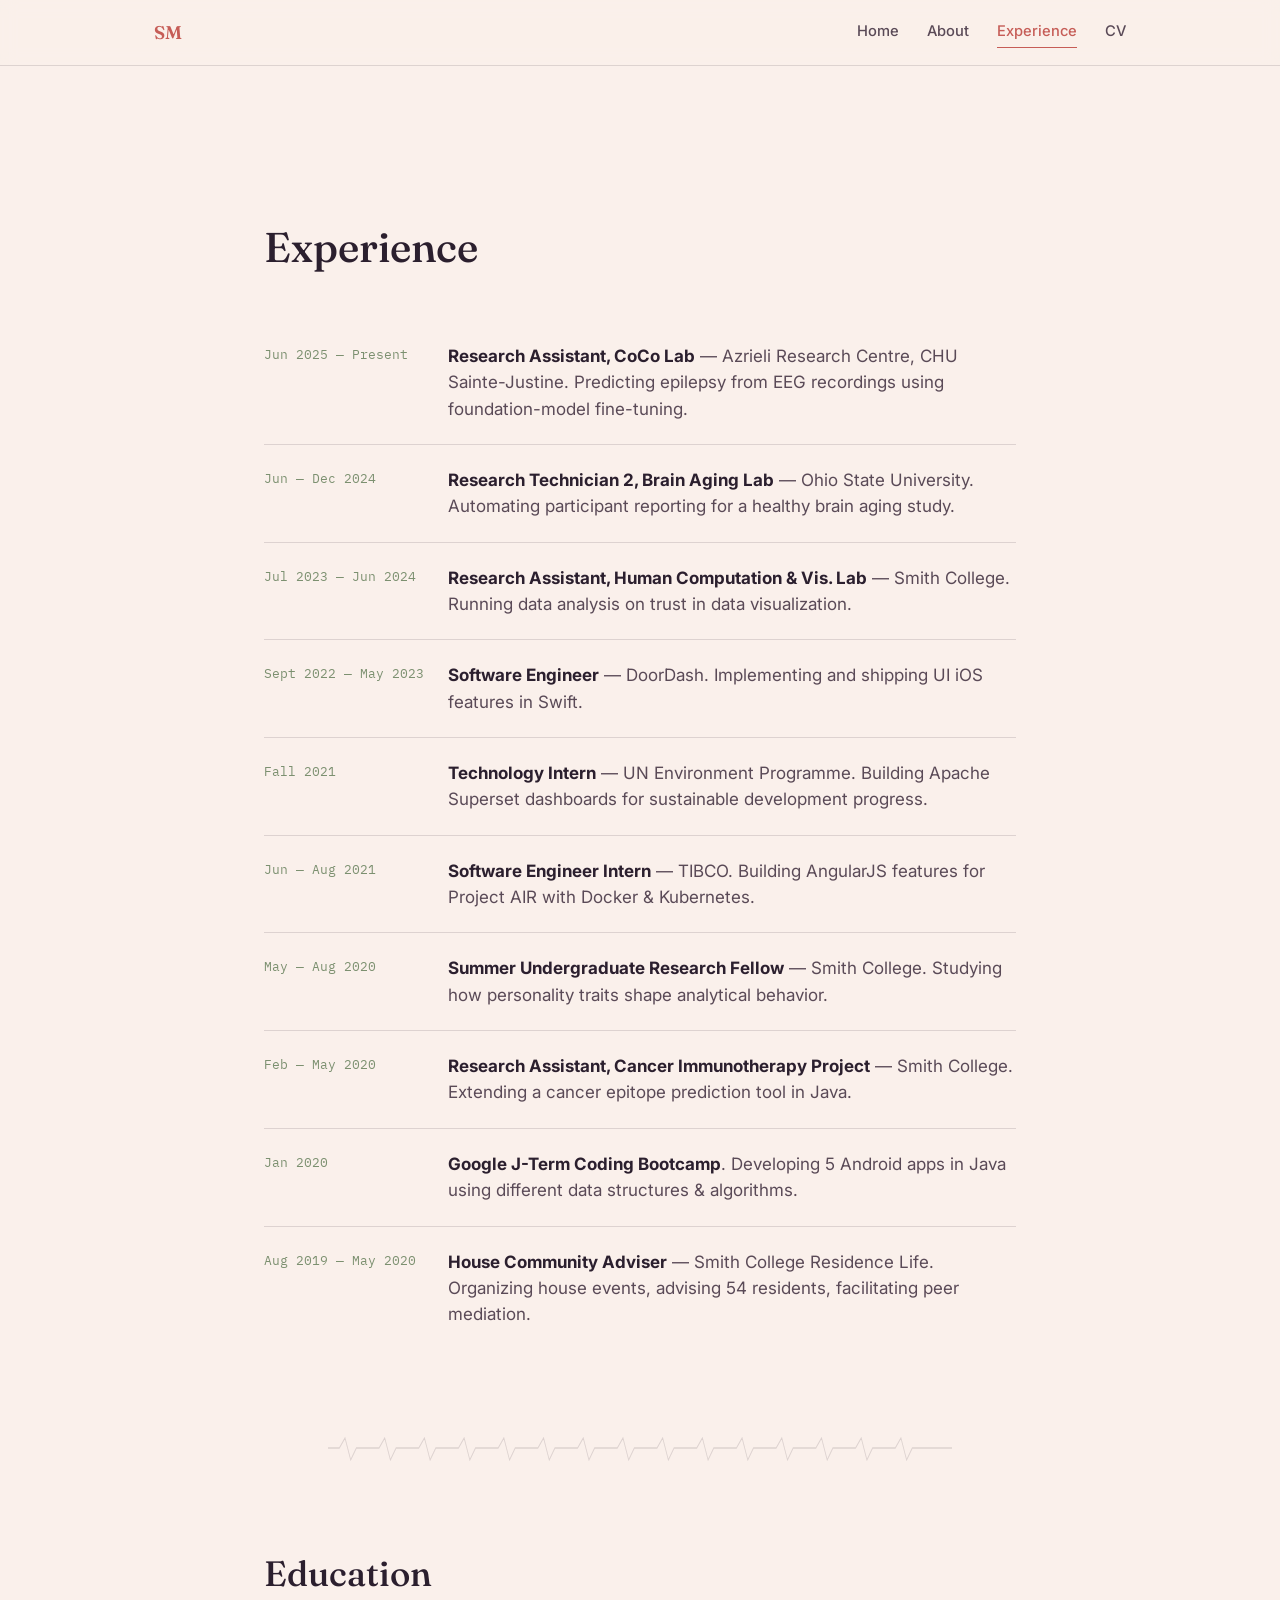
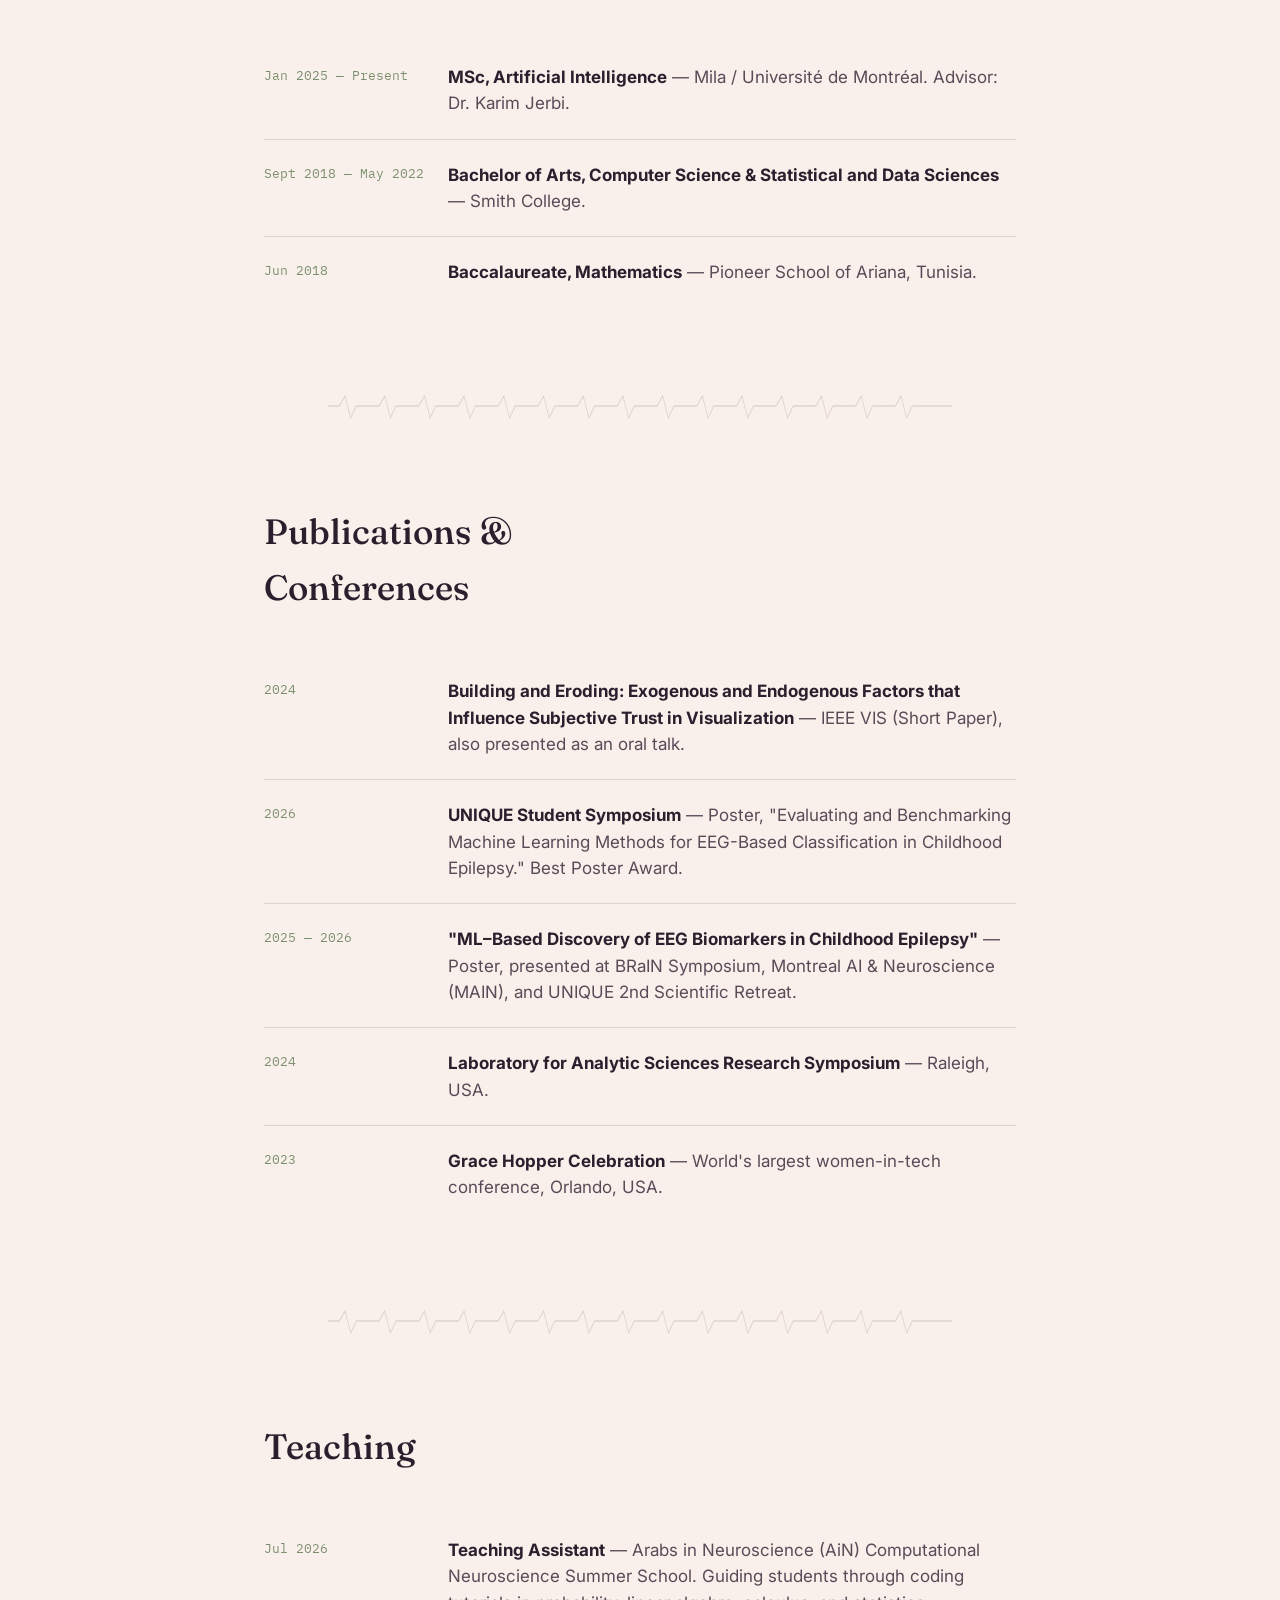
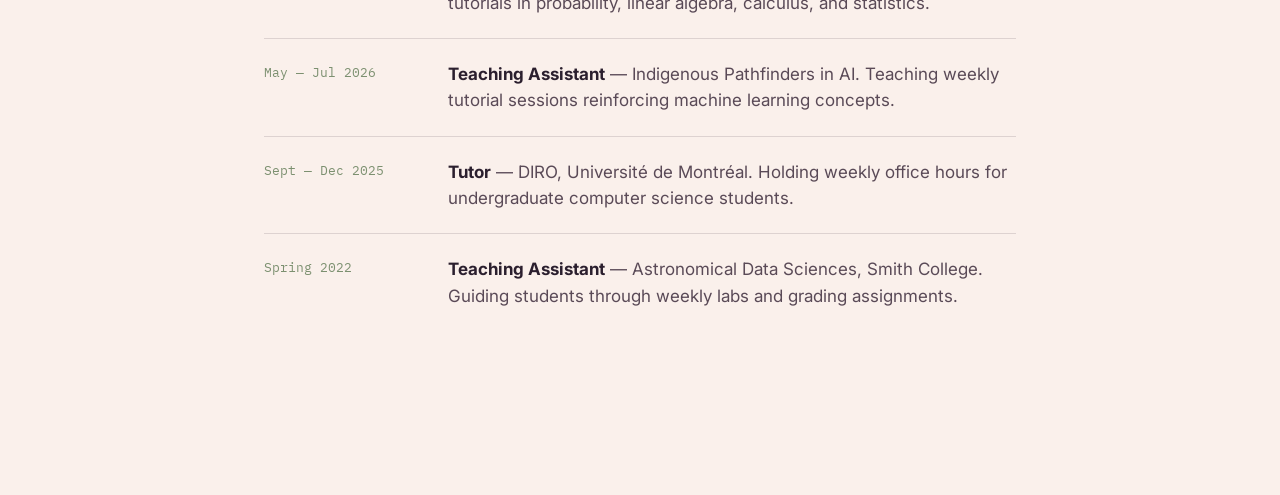
==== experience.html @ fc4d5d82 "Add files via upload" ====
<!DOCTYPE html>
<html lang="en">
<head>
<meta charset="UTF-8">
<meta name="viewport" content="width=device-width, initial-scale=1.0">
<title>Experience — Syrine Matoussi</title>
<link rel="preconnect" href="https://fonts.googleapis.com">
<link rel="preconnect" href="https://fonts.gstatic.com" crossorigin>
<link href="https://fonts.googleapis.com/css2?family=Fraunces:ital,opsz,wght@0,9..144,300;0,9..144,400;0,9..144,500;0,9..144,600;1,9..144,400;1,9..144,500&family=Inter:wght@400;500;600&family=IBM+Plex+Mono:wght@400;500&display=swap" rel="stylesheet">
<link rel="stylesheet" href="styles.css">
</head>
<body>

<header class="site-header">
  <nav class="nav" aria-label="Primary">
    <a class="nav-mark" href="index.html">SM</a>
    <div class="nav-links">
      <a href="index.html">Home</a>
      <a href="about.html">About</a>
      <a href="experience.html" class="active">Experience</a>
      <a href="cv.html">CV</a>
    </div>
  </nav>
</header>

<main class="page-main">

  <section class="experience-brief">
    <div class="section-head">
      <h1>Experience</h1>
    </div>

    <ul class="brief-list">

      <li class="brief-item">
        <span class="brief-date">Jun 2025 — Present</span>
        <p><strong>Research Assistant, CoCo Lab</strong> — Azrieli Research Centre, CHU Sainte-Justine. Predicting epilepsy from EEG recordings using foundation-model fine-tuning.</p>
      </li>

      <li class="brief-item">
        <span class="brief-date">Jun — Dec 2024</span>
        <p><strong>Research Technician 2, Brain Aging Lab</strong> — Ohio State University. Automating participant reporting for a healthy brain aging study.</p>
      </li>

      <li class="brief-item">
        <span class="brief-date">Jul 2023 — Jun 2024</span>
        <p><strong>Research Assistant, Human Computation &amp; Vis. Lab</strong> — Smith College. Running data analysis on trust in data visualization.</p>
      </li>

      <li class="brief-item">
        <span class="brief-date">Sept 2022 — May 2023</span>
        <p><strong>Software Engineer</strong> — DoorDash. Implementing and shipping UI iOS features in Swift.</p>
      </li>

      <li class="brief-item">
        <span class="brief-date">Fall 2021</span>
        <p><strong>Technology Intern</strong> — UN Environment Programme. Building Apache Superset dashboards for sustainable development progress.</p>
      </li>

      <li class="brief-item">
        <span class="brief-date">Jun — Aug 2021</span>
        <p><strong>Software Engineer Intern</strong> — TIBCO. Building AngularJS features for Project AIR with Docker &amp; Kubernetes.</p>
      </li>

      <li class="brief-item">
        <span class="brief-date">May — Aug 2020</span>
        <p><strong>Summer Undergraduate Research Fellow</strong> — Smith College. Studying how personality traits shape analytical behavior.</p>
      </li>

      <li class="brief-item">
        <span class="brief-date">Feb — May 2020</span>
        <p><strong>Research Assistant, Cancer Immunotherapy Project</strong> — Smith College. Extending a cancer epitope prediction tool in Java.</p>
      </li>

      <li class="brief-item">
        <span class="brief-date">Jan 2020</span>
        <p><strong>Google J-Term Coding Bootcamp</strong>. Developing 5 Android apps in Java using different data structures &amp; algorithms.</p>
      </li>

      <li class="brief-item">
        <span class="brief-date">Aug 2019 — May 2020</span>
        <p><strong>House Community Adviser</strong> — Smith College Residence Life. Organizing house events, advising 54 residents, facilitating peer mediation.</p>
      </li>

    </ul>
  </section>

  <div class="divider" data-divider></div>

  <section class="experience-brief">
    <div class="section-head">
      <h2>Education</h2>
    </div>
    <ul class="brief-list">
      <li class="brief-item">
        <span class="brief-date">Jan 2025 — Present</span>
        <p><strong>MSc, Artificial Intelligence</strong> — Mila / Université de Montréal. Advisor: Dr. Karim Jerbi.</p>
      </li>
      <li class="brief-item">
        <span class="brief-date">Sept 2018 — May 2022</span>
        <p><strong>Bachelor of Arts, Computer Science &amp; Statistical and Data Sciences</strong> — Smith College.</p>
      </li>
      <li class="brief-item">
        <span class="brief-date">Jun 2018</span>
        <p><strong>Baccalaureate, Mathematics</strong> — Pioneer School of Ariana, Tunisia.</p>
      </li>
    </ul>
  </section>

  <div class="divider" data-divider></div>

  <section class="experience-brief">
    <div class="section-head">
      <h2>Publications &amp; Conferences</h2>
    </div>
    <ul class="brief-list">
      <li class="brief-item">
        <span class="brief-date">2024</span>
        <p><strong>Building and Eroding: Exogenous and Endogenous Factors that Influence Subjective Trust in Visualization</strong> — IEEE VIS (Short Paper), also presented as an oral talk.</p>
      </li>
      <li class="brief-item">
        <span class="brief-date">2026</span>
        <p><strong>UNIQUE Student Symposium</strong> — Poster, "Evaluating and Benchmarking Machine Learning Methods for EEG-Based Classification in Childhood Epilepsy." Best Poster Award.</p>
      </li>
      <li class="brief-item">
        <span class="brief-date">2025 — 2026</span>
        <p><strong>"ML–Based Discovery of EEG Biomarkers in Childhood Epilepsy"</strong> — Poster, presented at BRaIN Symposium, Montreal AI &amp; Neuroscience (MAIN), and UNIQUE 2nd Scientific Retreat.</p>
      </li>
      <li class="brief-item">
        <span class="brief-date">2024</span>
        <p><strong>Laboratory for Analytic Sciences Research Symposium</strong> — Raleigh, USA.</p>
      </li>
      <li class="brief-item">
        <span class="brief-date">2023</span>
        <p><strong>Grace Hopper Celebration</strong> — World's largest women-in-tech conference, Orlando, USA.</p>
      </li>
    </ul>
  </section>

  <div class="divider" data-divider></div>

  <section class="experience-brief">
    <div class="section-head">
      <h2>Teaching</h2>
    </div>
    <ul class="brief-list">
      <li class="brief-item">
        <span class="brief-date">Jul 2026</span>
        <p><strong>Teaching Assistant</strong> — Arabs in Neuroscience (AiN) Computational Neuroscience Summer School. Guiding students through coding tutorials in probability, linear algebra, calculus, and statistics.</p>
      </li>
      <li class="brief-item">
        <span class="brief-date">May — Jul 2026</span>
        <p><strong>Teaching Assistant</strong> — Indigenous Pathfinders in AI. Teaching weekly tutorial sessions reinforcing machine learning concepts.</p>
      </li>
      <li class="brief-item">
        <span class="brief-date">Sept — Dec 2025</span>
        <p><strong>Tutor</strong> — DIRO, Université de Montréal. Holding weekly office hours for undergraduate computer science students.</p>
      </li>
      <li class="brief-item">
        <span class="brief-date">Spring 2022</span>
        <p><strong>Teaching Assistant</strong> — Astronomical Data Sciences, Smith College. Guiding students through weekly labs and grading assignments.</p>
      </li>
    </ul>
  </section>

</main>

<footer class="site-footer">
</footer>

<script src="script.js"></script>
</body>
</html>
---- styles.css ----
/* ===== Design tokens ===== */
:root {
  --bg: #FAF0EB;
  --bg-alt: #F3E3DA;
  --ink: #2B1F2E;
  --ink-soft: #5A4A57;
  --coral: #C65D57;
  --gold: #C99A3B;
  --sage: #7C9070;
  --line: rgba(43, 31, 46, 0.14);
  --white: #FFFDFB;

  --font-display: "Fraunces", serif;
  --font-body: "Inter", sans-serif;
  --font-mono: "IBM Plex Mono", monospace;

  --max-w: 880px;
  --edge: clamp(24px, 6vw, 64px);
}

* { box-sizing: border-box; }

html {
  scroll-behavior: smooth;
}

@media (prefers-reduced-motion: reduce) {
  html { scroll-behavior: auto; }
  * { animation-duration: 0.01ms !important; animation-iteration-count: 1 !important; transition-duration: 0.01ms !important; }
}

body {
  margin: 0;
  background: var(--bg);
  color: var(--ink);
  font-family: var(--font-body);
  font-size: 17px;
  line-height: 1.6;
  -webkit-font-smoothing: antialiased;
}

a {
  color: inherit;
}

/* ===== Header / nav ===== */
.site-header {
  position: sticky;
  top: 0;
  z-index: 50;
  background: rgba(250, 240, 235, 0.86);
  backdrop-filter: blur(8px);
  border-bottom: 1px solid var(--line);
}

.nav {
  max-width: 1100px;
  margin: 0 auto;
  padding: 18px var(--edge);
  display: flex;
  align-items: center;
  justify-content: space-between;
}

.nav-mark {
  font-family: var(--font-display);
  font-weight: 600;
  font-size: 1.15rem;
  text-decoration: none;
  color: var(--coral);
  letter-spacing: 0.02em;
}

.nav-links {
  display: flex;
  gap: clamp(14px, 2.5vw, 28px);
}

.nav-links a {
  text-decoration: none;
  font-size: 0.92rem;
  color: var(--ink-soft);
  font-weight: 500;
  position: relative;
  padding-bottom: 2px;
  transition: color 0.2s ease;
}

.nav-links a.active {
  color: var(--coral);
}

.nav-links a.active::after {
  transform: scaleX(1);
}

.nav-links a:hover {
  color: var(--coral);
}

.nav-links a::after {
  content: "";
  position: absolute;
  left: 0; right: 0; bottom: -3px;
  height: 1.5px;
  background: var(--coral);
  transform: scaleX(0);
  transform-origin: left;
  transition: transform 0.25s ease;
}

.nav-links a:hover::after {
  transform: scaleX(1);
}

/* ===== Sections shared ===== */
main {
  max-width: var(--max-w);
  margin: 0 auto;
  padding: 0 var(--edge);
}

.page-main {
  padding-top: 64px;
}

.page-main .section-head h1 {
  font-family: var(--font-display);
  font-weight: 500;
  font-size: clamp(1.8rem, 4vw, 2.6rem);
  margin: 0 0 40px;
  max-width: 20ch;
}

.eyebrow {
  font-family: var(--font-mono);
  font-size: 0.78rem;
  text-transform: uppercase;
  letter-spacing: 0.12em;
  color: var(--coral);
  margin: 0 0 14px;
}

.section-head h2 {
  font-family: var(--font-display);
  font-weight: 500;
  font-size: clamp(1.6rem, 3.4vw, 2.2rem);
  margin: 0 0 40px;
  max-width: 20ch;
}

section {
  padding: 84px 0;
}

.divider {
  max-width: 1100px;
  margin: 0 auto;
  padding: 0 var(--edge);
}

.divider svg {
  width: 100%;
  height: 28px;
  display: block;
  stroke: var(--line);
  stroke-width: 1.4;
  fill: none;
}

/* ===== Home page ===== */
.home-body {
  min-height: 100vh;
}

.home-main {
  max-width: 1000px;
  margin: 0 auto;
  padding: 0 var(--edge);
}

.home-hero {
  min-height: calc(100vh - 130px);
  display: flex;
  flex-direction: column;
  align-items: center;
  justify-content: center;
  text-align: center;
  padding: 40px 0 60px;
}

.home-art {
  width: min(500px, 85%);
  margin: 0 auto 20px;
}

.art-svg {
  width: 100%;
  height: auto;
  overflow: visible;
}

.art-wave-single {
  fill: none;
  stroke: url(#waveGradient);
  stroke-width: 4.5;
  stroke-linecap: round;
  stroke-linejoin: round;
  stroke-dasharray: 900;
  stroke-dashoffset: 900;
  animation: draw-wave 2s cubic-bezier(0.65, 0, 0.35, 1) 0.2s forwards;
}

@keyframes draw-wave {
  to { stroke-dashoffset: 0; }
}

.home-hero .eyebrow {
  margin-top: 8px;
}

.home-hero .hero-title {
  margin: 4px 0 18px;
}

.home-hero .hero-tagline {
  margin: 0 auto 36px;
}

.home-hero .hero-actions {
  justify-content: center;
  margin-bottom: 44px;
}

.home-contact {
  display: flex;
  gap: 24px;
  flex-wrap: wrap;
  justify-content: center;
  font-size: 0.92rem;
  font-weight: 500;
}

.home-contact a {
  text-decoration: none;
  border-bottom: 1.5px solid var(--line);
  padding-bottom: 2px;
  transition: border-color 0.2s ease, color 0.2s ease;
}

.home-contact a:hover {
  border-color: var(--coral);
  color: var(--coral);
}

.hero-title {
  font-family: var(--font-display);
  font-weight: 500;
  font-size: clamp(2.6rem, 7vw, 4.4rem);
  line-height: 1.02;
  margin: 4px 0 20px;
  letter-spacing: -0.01em;
}

.hero-tagline {
  font-size: clamp(1.05rem, 2vw, 1.25rem);
  color: var(--ink-soft);
  max-width: 46ch;
  margin: 0 auto 36px;
}

.br-desktop { display: inline; }
@media (max-width: 640px) { .br-desktop { display: none; } }

.hero-actions {
  display: flex;
  gap: 14px;
  flex-wrap: wrap;
}

.btn {
  display: inline-flex;
  align-items: center;
  gap: 8px;
  padding: 12px 22px;
  border-radius: 999px;
  font-weight: 500;
  font-size: 0.95rem;
  text-decoration: none;
  transition: transform 0.18s ease, box-shadow 0.18s ease, background 0.18s ease;
}

.btn-primary {
  background: var(--coral);
  color: var(--white);
  box-shadow: 0 2px 0 0 rgba(43,31,46,0.12);
}

.btn-primary:hover {
  transform: translateY(-1px);
  box-shadow: 0 5px 14px rgba(198, 93, 87, 0.35);
}

.btn-ghost {
  background: transparent;
  color: var(--ink);
  border: 1.4px solid var(--line);
}

.btn-ghost:hover {
  border-color: var(--coral);
  color: var(--coral);
}

/* ===== About ===== */
.about-grid {
  display: grid;
  grid-template-columns: 1.5fr 1fr;
  gap: 56px;
  align-items: start;
}

.about-text p {
  margin: 0 0 20px;
  color: var(--ink-soft);
}

.about-text em {
  display: block;
  padding: 16px 18px;
  background: var(--bg-alt);
  border-left: 3px solid var(--gold);
  border-radius: 4px;
  font-style: normal;
  font-size: 0.92rem;
  color: var(--ink);
}

.about-subsection {
  margin-top: 32px;
  padding-top: 24px;
  border-top: 1px solid var(--line);
}

.about-subhead {
  font-family: var(--font-mono);
  font-size: 0.8rem;
  text-transform: uppercase;
  letter-spacing: 0.1em;
  color: var(--coral);
  font-weight: 500;
  margin: 0 0 10px;
}

.about-subsection p {
  margin: 0;
}

.about-facts {
  display: flex;
  flex-direction: column;
  gap: 22px;
  padding-top: 4px;
}

.fact {
  display: flex;
  flex-direction: column;
  gap: 4px;
  border-top: 1px solid var(--line);
  padding-top: 12px;
}

.fact-label {
  font-family: var(--font-mono);
  font-size: 0.72rem;
  text-transform: uppercase;
  letter-spacing: 0.1em;
  color: var(--sage);
}

.fact-value {
  font-size: 0.95rem;
}

.fact-value a {
  text-decoration: underline;
  text-decoration-color: var(--line);
  text-underline-offset: 3px;
}

.fact-value a:hover {
  text-decoration-color: var(--coral);
  color: var(--coral);
}

@media (max-width: 720px) {
  .about-grid { grid-template-columns: 1fr; }
}

/* ===== Experience timeline ===== */
.timeline {
  position: relative;
}

.role {
  display: grid;
  grid-template-columns: 140px 1fr;
  gap: 28px;
  padding: 28px 0;
  border-top: 1px solid var(--line);
}

.role:first-child {
  border-top: none;
}

.role-date {
  font-family: var(--font-mono);
  font-size: 0.82rem;
  color: var(--ink-soft);
  white-space: nowrap;
}

.role-body h3 {
  font-family: var(--font-display);
  font-weight: 500;
  font-size: 1.2rem;
  margin: 0 0 4px;
}

.role-org {
  font-weight: 400;
  color: var(--ink-soft);
  font-size: 1rem;
}

.role-sup {
  font-size: 0.85rem;
  color: var(--sage);
  margin: 0 0 12px;
}

.role-body ul {
  margin: 0;
  padding-left: 20px;
  color: var(--ink-soft);
}

.role-body li {
  margin-bottom: 8px;
}

.role-compact p {
  color: var(--ink-soft);
  margin: 0;
}

@media (max-width: 640px) {
  .role { grid-template-columns: 1fr; gap: 8px; }
}

/* ===== Projects ===== */
.project-grid {
  display: grid;
  grid-template-columns: 1fr 1fr;
  gap: 24px;
}

.project-card {
  background: var(--white);
  border: 1px solid var(--line);
  border-radius: 14px;
  padding: 28px;
  transition: transform 0.2s ease, box-shadow 0.2s ease;
}

.project-card:hover {
  transform: translateY(-3px);
  box-shadow: 0 12px 24px rgba(43, 31, 46, 0.08);
}

.project-card-placeholder {
  border-style: dashed;
  background: transparent;
}

.project-tag {
  display: inline-block;
  font-family: var(--font-mono);
  font-size: 0.72rem;
  text-transform: uppercase;
  letter-spacing: 0.08em;
  color: var(--sage);
  background: rgba(124, 144, 112, 0.12);
  padding: 4px 10px;
  border-radius: 999px;
  margin-bottom: 14px;
}

.project-card h3 {
  font-family: var(--font-display);
  font-size: 1.15rem;
  font-weight: 500;
  margin: 0 0 10px;
}

.project-card p {
  color: var(--ink-soft);
  font-size: 0.94rem;
  margin: 0 0 16px;
}

.project-card p em {
  font-style: normal;
}

.project-link {
  font-size: 0.88rem;
  font-weight: 500;
  color: var(--coral);
  text-decoration: none;
}

.project-link:hover {
  text-decoration: underline;
}

@media (max-width: 640px) {
  .project-grid { grid-template-columns: 1fr; }
}

/* ===== Publications ===== */
.pub-list {
  list-style: none;
  margin: 0;
  padding: 0;
}

.pub-list li {
  display: grid;
  grid-template-columns: 90px 1fr;
  gap: 20px;
  padding: 20px 0;
  border-top: 1px solid var(--line);
}

.pub-list li:first-child { border-top: none; }

.pub-year {
  font-family: var(--font-mono);
  font-size: 0.85rem;
  color: var(--gold);
}

.pub-title {
  font-weight: 600;
  margin: 0 0 4px;
  font-size: 0.98rem;
}

.pub-meta {
  color: var(--ink-soft);
  font-size: 0.88rem;
  margin: 0;
}

@media (max-width: 560px) {
  .pub-list li { grid-template-columns: 1fr; gap: 4px; }
}

/* ===== Contact ===== */
.contact {
  text-align: left;
}

.contact h2 {
  font-family: var(--font-display);
  font-weight: 500;
  font-size: clamp(1.8rem, 4vw, 2.6rem);
  margin: 0 0 14px;
}

.contact-sub {
  color: var(--ink-soft);
  max-width: 48ch;
  margin: 0 0 32px;
}

.contact-links {
  display: flex;
  gap: 28px;
  flex-wrap: wrap;
  font-size: 1.02rem;
  font-weight: 500;
}

.contact-links a {
  text-decoration: none;
  border-bottom: 1.5px solid var(--line);
  padding-bottom: 2px;
  transition: border-color 0.2s ease, color 0.2s ease;
}

.contact-links a:hover {
  border-color: var(--coral);
  color: var(--coral);
}

/* ===== Footer ===== */
.site-footer {
  text-align: center;
  padding: 32px var(--edge) 48px;
  color: var(--ink-soft);
  font-size: 0.82rem;
}

/* ===== Focus states ===== */
a:focus-visible, .btn:focus-visible {
  outline: 2px solid var(--coral);
  outline-offset: 3px;
  border-radius: 2px;
}

/* ===== Experience (brief) page ===== */
.brief-list {
  list-style: none;
  margin: 0;
  padding: 0;
}

.brief-item {
  display: grid;
  grid-template-columns: 160px 1fr;
  gap: 24px;
  padding: 22px 0;
  border-top: 1px solid var(--line);
}

.brief-item:first-child {
  border-top: none;
}

.brief-date {
  font-family: var(--font-mono);
  font-size: 0.8rem;
  color: var(--sage);
  white-space: nowrap;
  padding-top: 2px;
}

.brief-item p {
  margin: 0;
  color: var(--ink-soft);
  line-height: 1.55;
}

.brief-item strong {
  color: var(--ink);
}

@media (max-width: 620px) {
  .brief-item {
    grid-template-columns: 1fr;
    gap: 6px;
  }
}

/* ===== CV page (PDF embed) ===== */
.cv-main {
  max-width: 900px;
}

.cv-head {
  display: flex;
  align-items: center;
  justify-content: space-between;
  margin-bottom: 28px;
  flex-wrap: wrap;
  gap: 16px;
}

.cv-head .eyebrow {
  margin: 0;
}

.pdf-frame {
  border: 1px solid var(--line);
  border-radius: 12px;
  overflow: hidden;
  background: var(--white);
  box-shadow: 0 12px 32px rgba(43, 31, 46, 0.08);
}

.pdf-embed {
  width: 100%;
  height: 82vh;
  min-height: 600px;
  display: block;
  border: none;
}

.pdf-fallback {
  text-align: center;
  padding: 14px;
  font-size: 0.85rem;
  color: var(--ink-soft);
  margin: 0;
  border-top: 1px solid var(--line);
}

.pdf-fallback a {
  color: var(--coral);
  text-decoration: underline;
}

@media (max-width: 640px) {
  .pdf-embed {
    height: 70vh;
  }
}
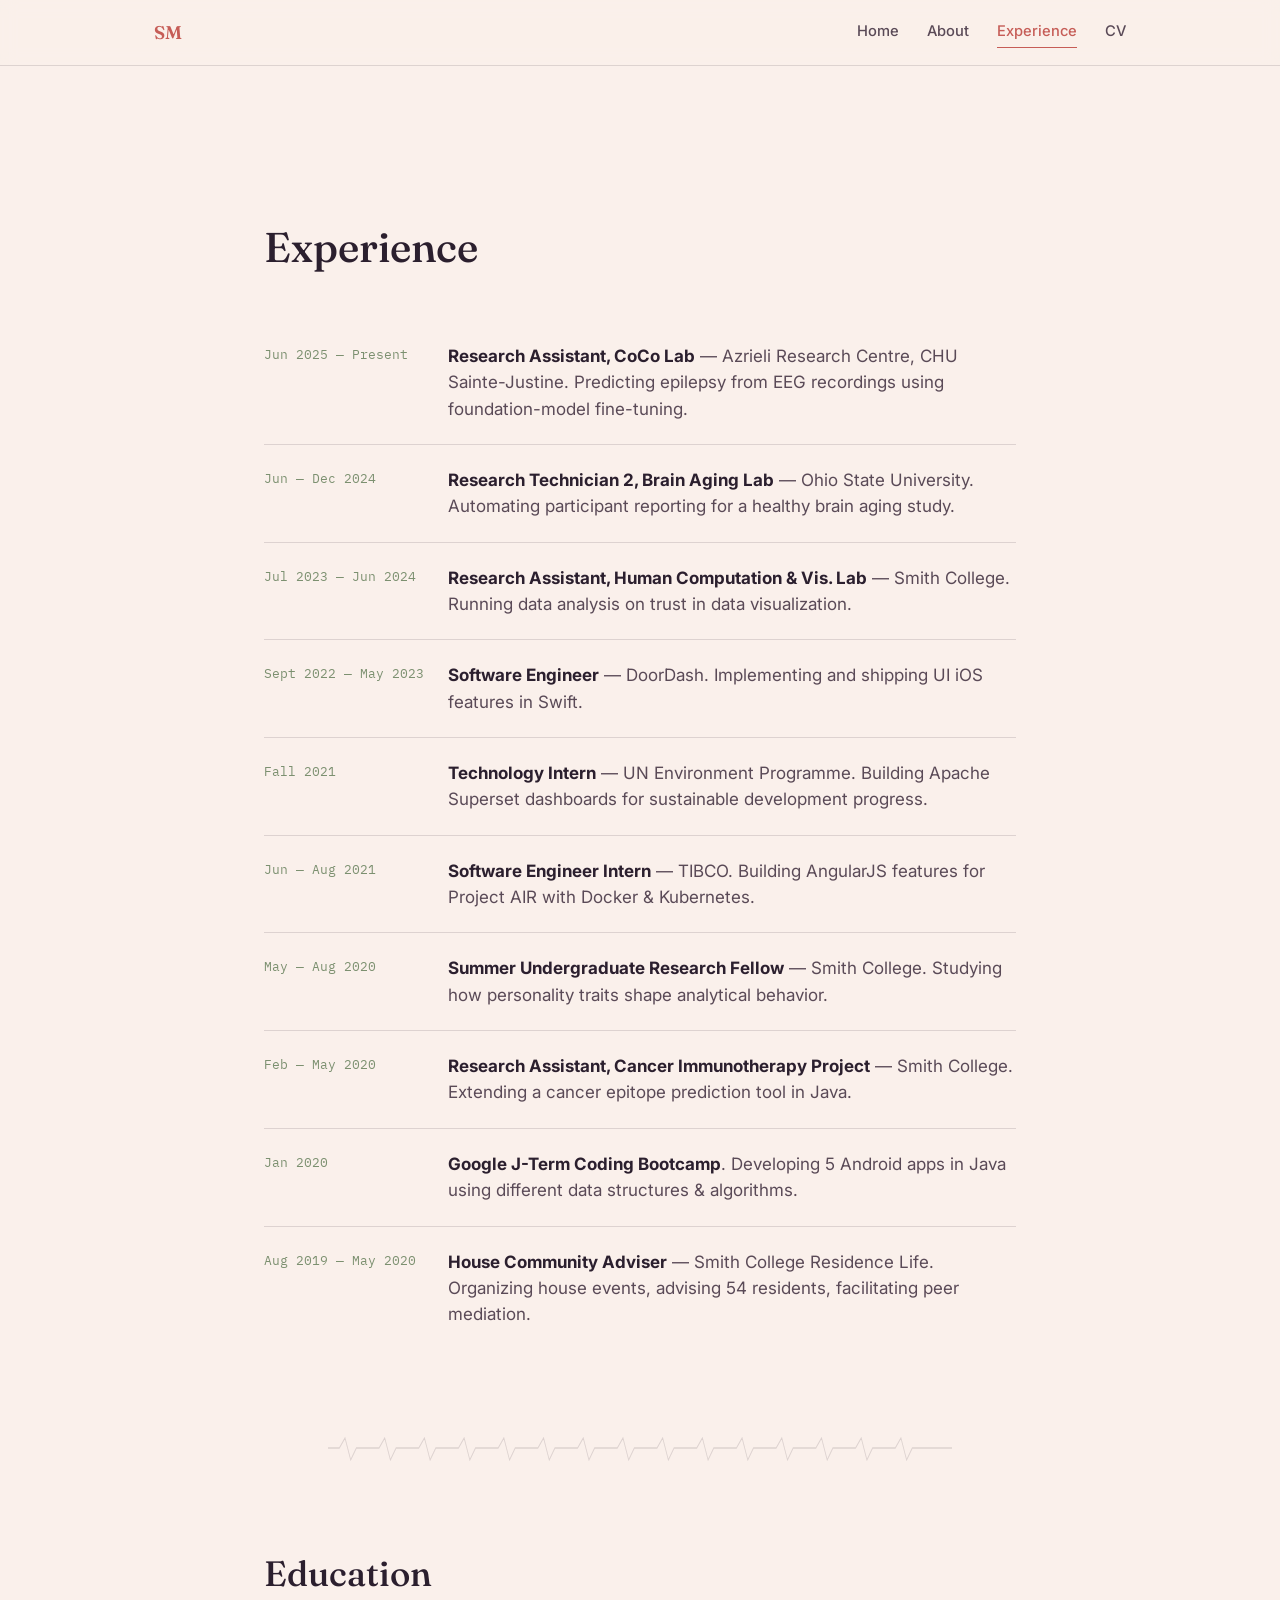
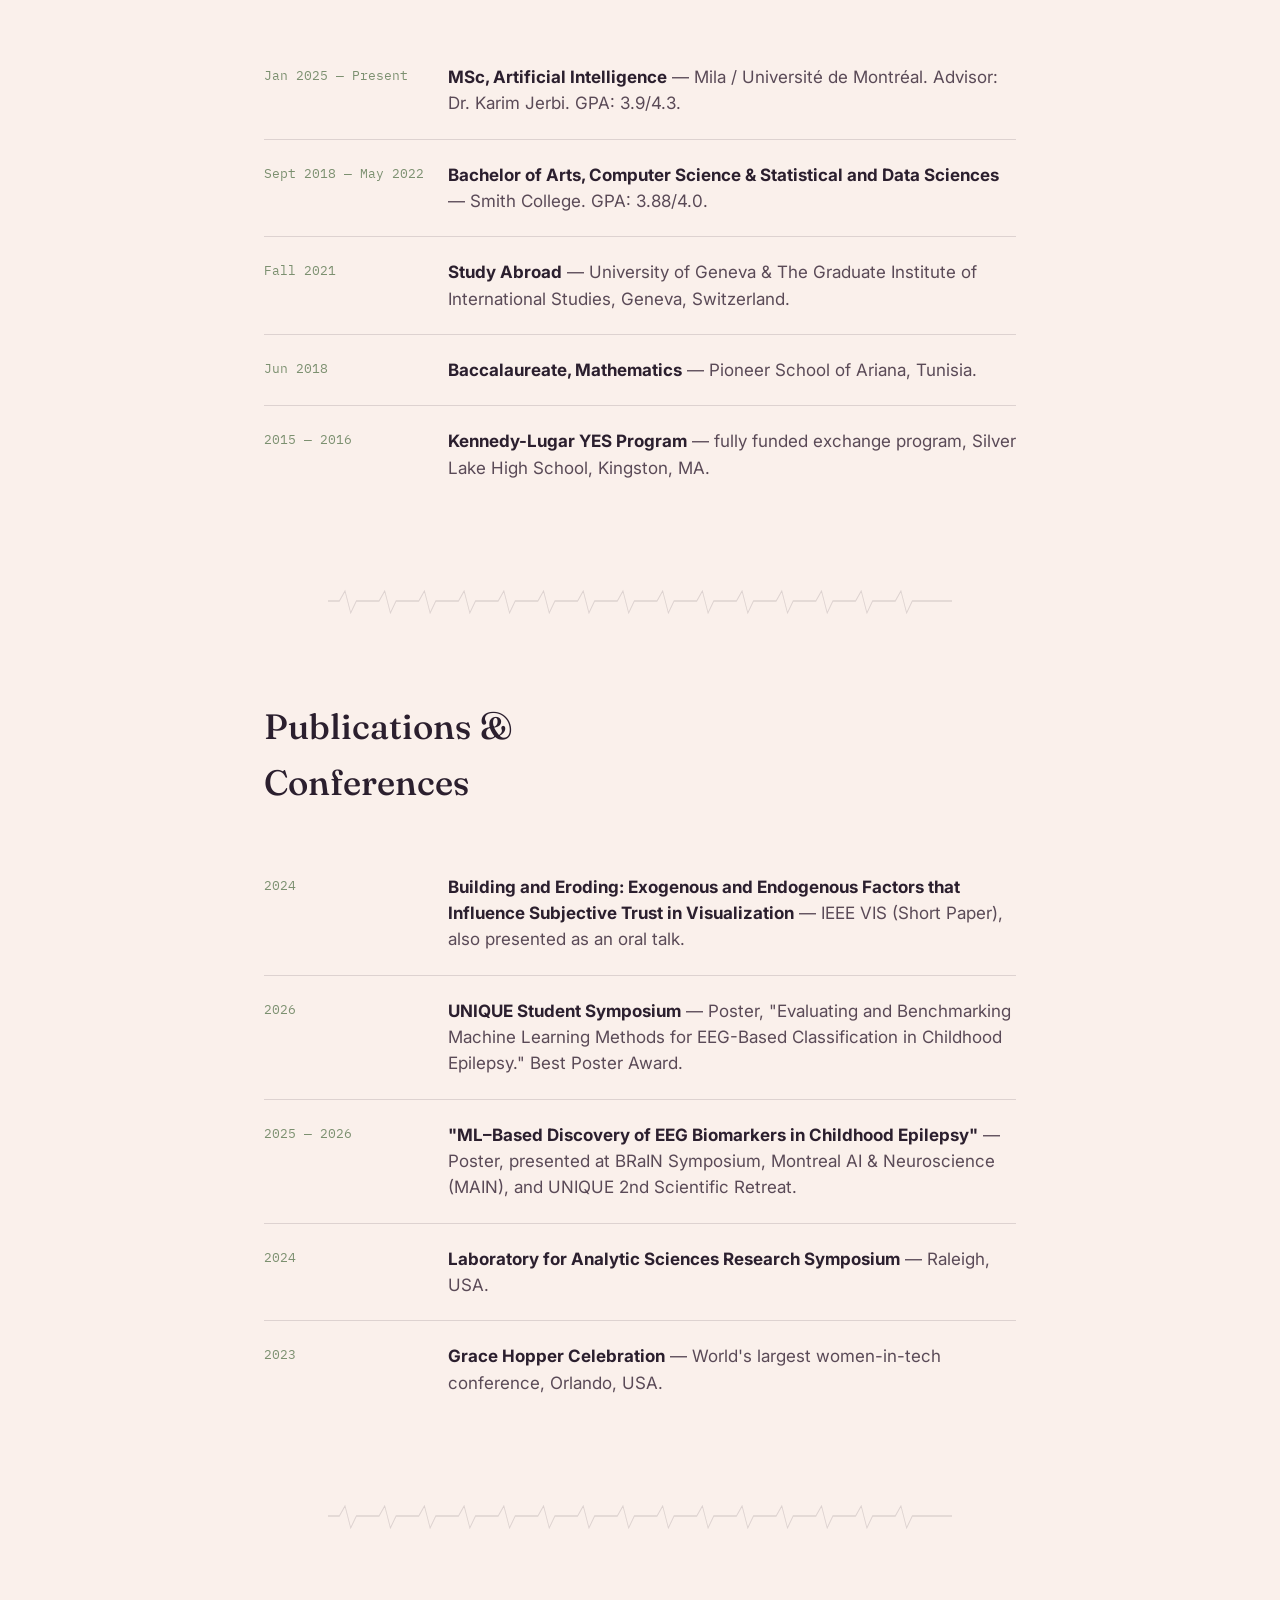
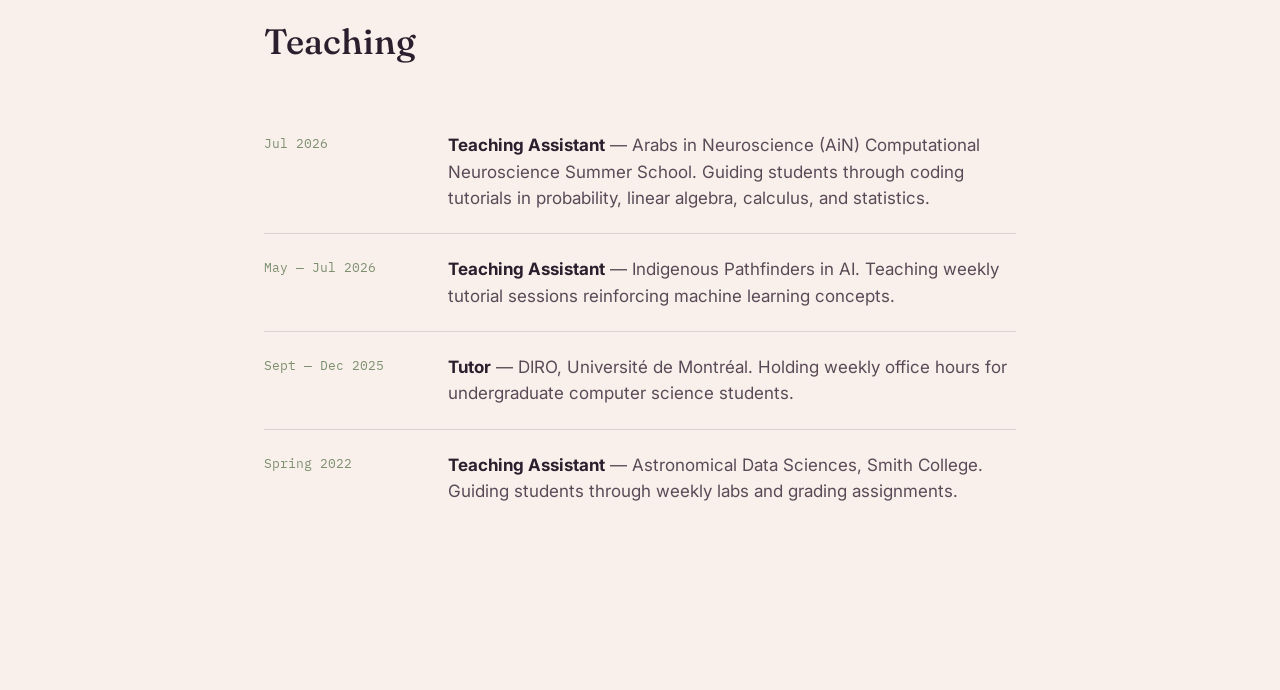
==== commit 826c80f7: "Add files via upload" ====
--- a/experience.html
+++ b/experience.html
@@ -94,15 +94,23 @@
     <ul class="brief-list">
       <li class="brief-item">
         <span class="brief-date">Jan 2025 — Present</span>
-        <p><strong>MSc, Artificial Intelligence</strong> — Mila / Université de Montréal. Advisor: Dr. Karim Jerbi.</p>
+        <p><strong>MSc, Artificial Intelligence</strong> — Mila / Université de Montréal. Advisor: Dr. Karim Jerbi. GPA: 3.9/4.3.</p>
       </li>
       <li class="brief-item">
         <span class="brief-date">Sept 2018 — May 2022</span>
-        <p><strong>Bachelor of Arts, Computer Science &amp; Statistical and Data Sciences</strong> — Smith College.</p>
+        <p><strong>Bachelor of Arts, Computer Science &amp; Statistical and Data Sciences</strong> — Smith College. GPA: 3.88/4.0.</p>
+      </li>
+      <li class="brief-item">
+        <span class="brief-date">Fall 2021</span>
+        <p><strong>Study Abroad</strong> — University of Geneva &amp; The Graduate Institute of International Studies, Geneva, Switzerland.</p>
       </li>
       <li class="brief-item">
         <span class="brief-date">Jun 2018</span>
         <p><strong>Baccalaureate, Mathematics</strong> — Pioneer School of Ariana, Tunisia.</p>
+      </li>
+      <li class="brief-item">
+        <span class="brief-date">2015 — 2016</span>
+        <p><strong>Kennedy-Lugar YES Program</strong> — fully funded exchange program, Silver Lake High School, Kingston, MA.</p>
       </li>
     </ul>
   </section>
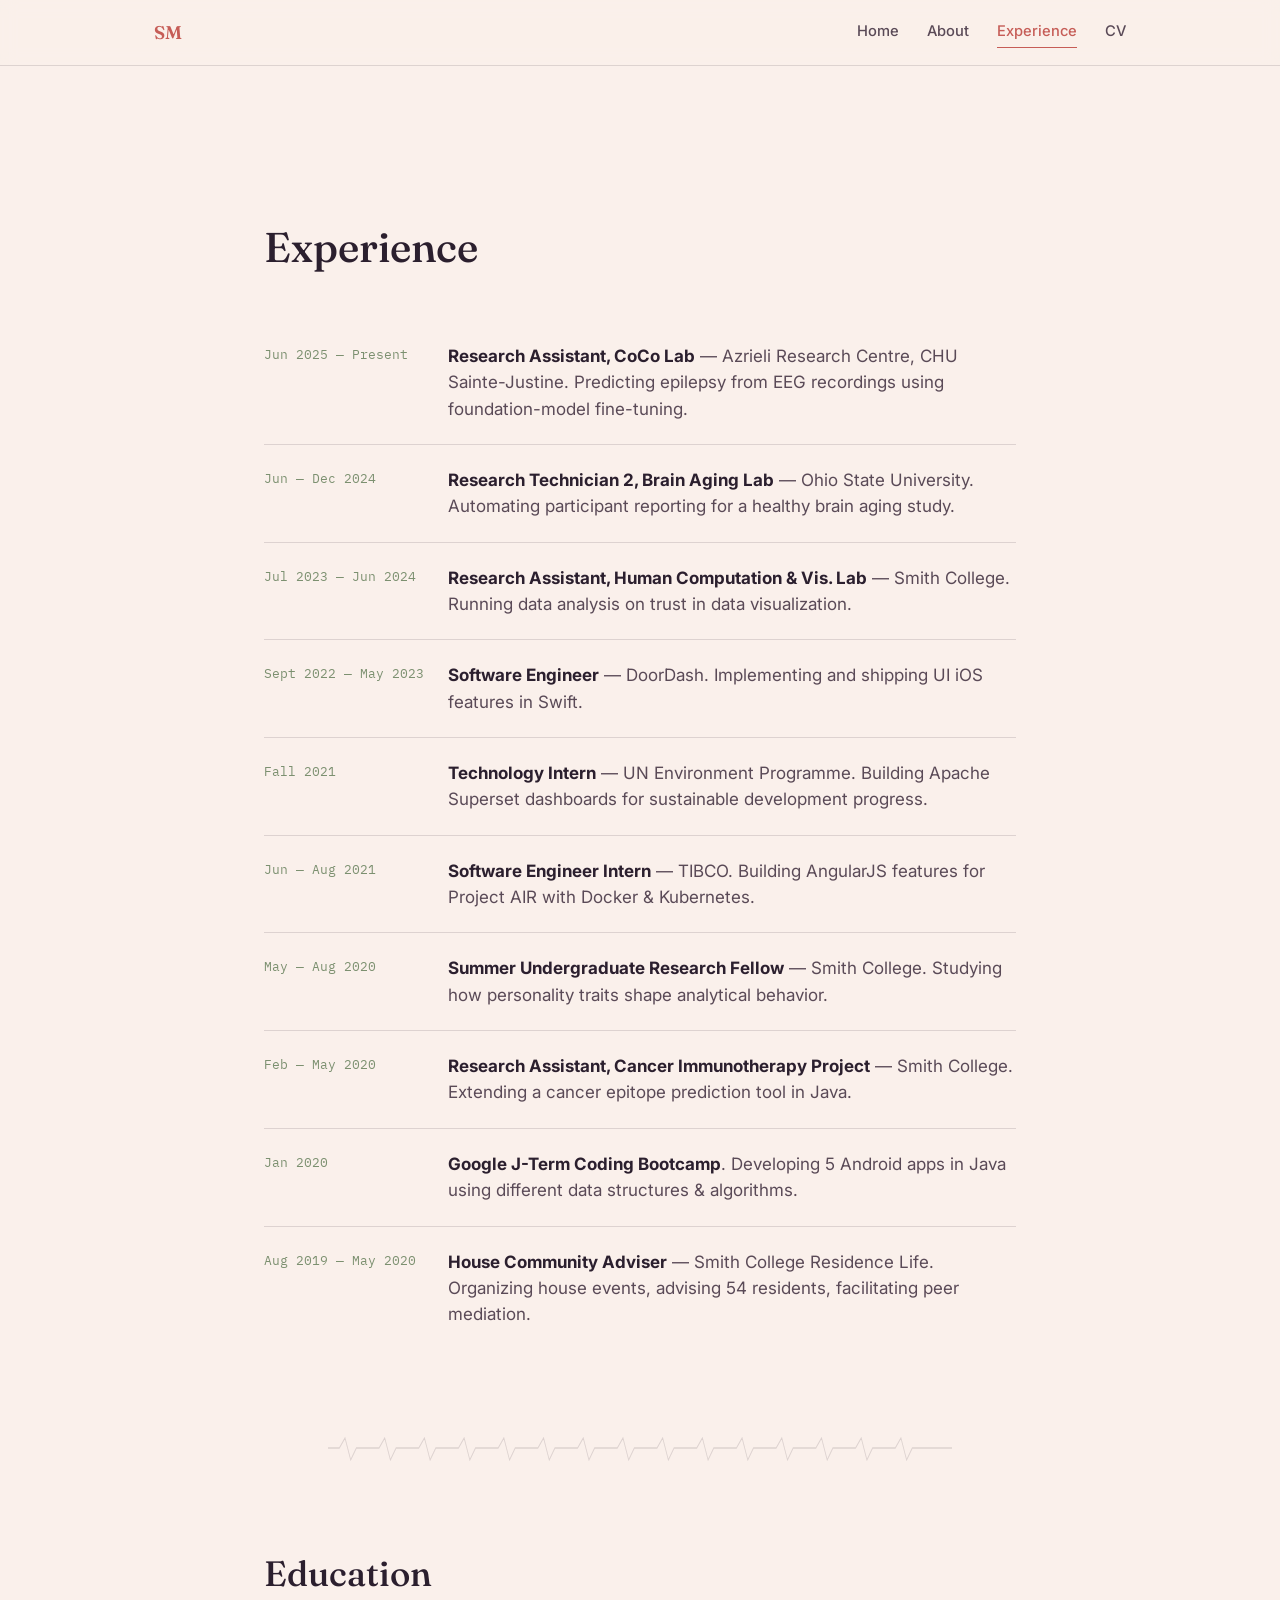
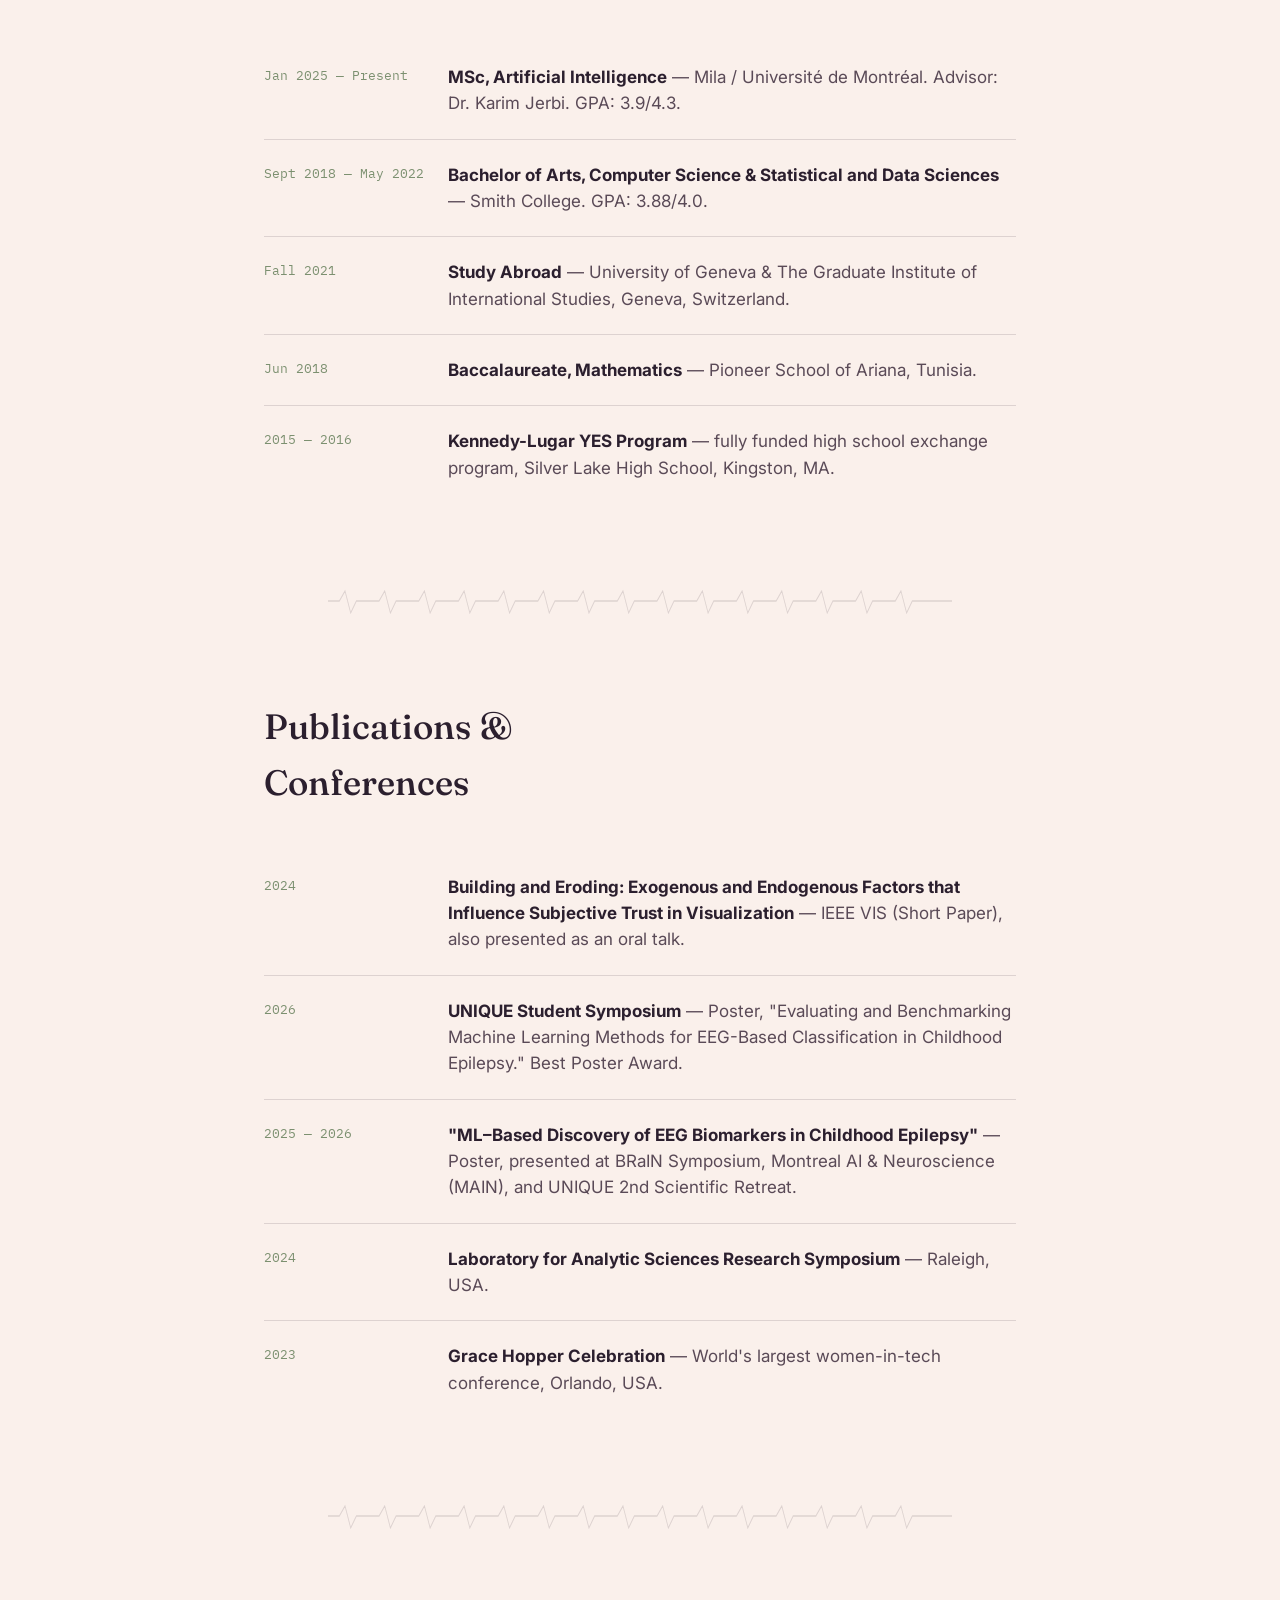
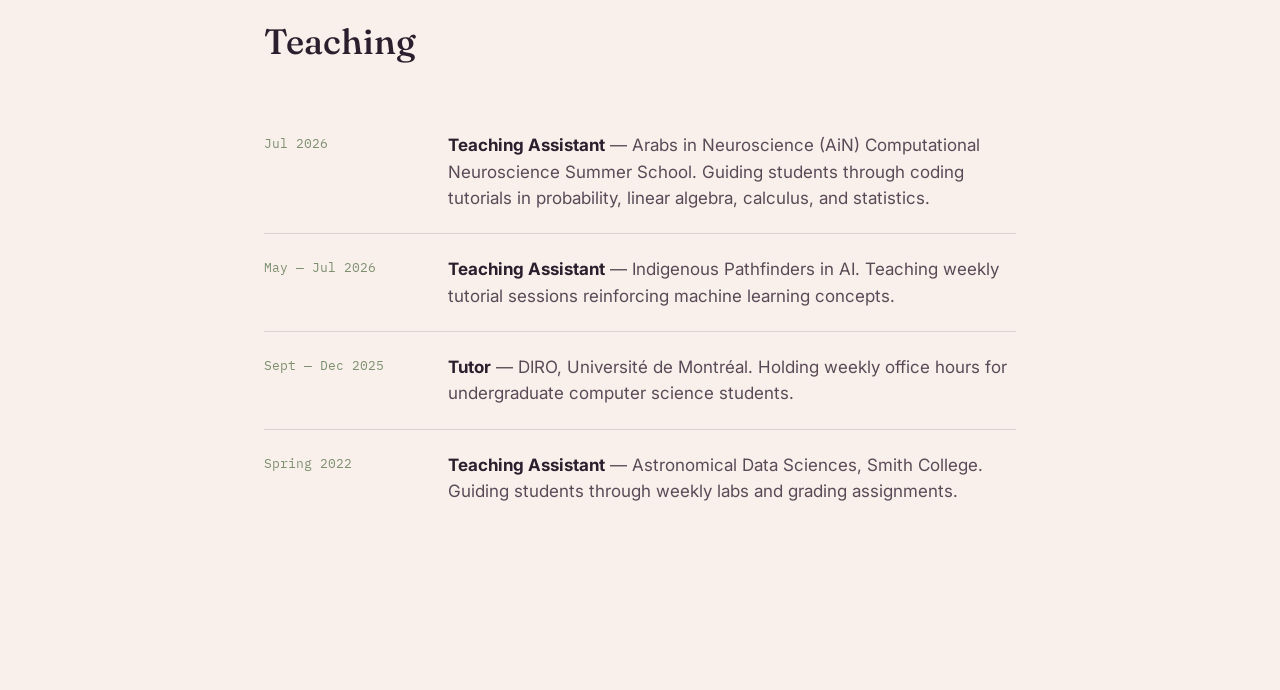
==== commit 3927e4b4: "Add files via upload" ====
--- a/experience.html
+++ b/experience.html
@@ -110,7 +110,7 @@
       </li>
       <li class="brief-item">
         <span class="brief-date">2015 — 2016</span>
-        <p><strong>Kennedy-Lugar YES Program</strong> — fully funded exchange program, Silver Lake High School, Kingston, MA.</p>
+        <p><strong>Kennedy-Lugar YES Program</strong> — fully funded high school exchange program, Silver Lake High School, Kingston, MA.</p>
       </li>
     </ul>
   </section>
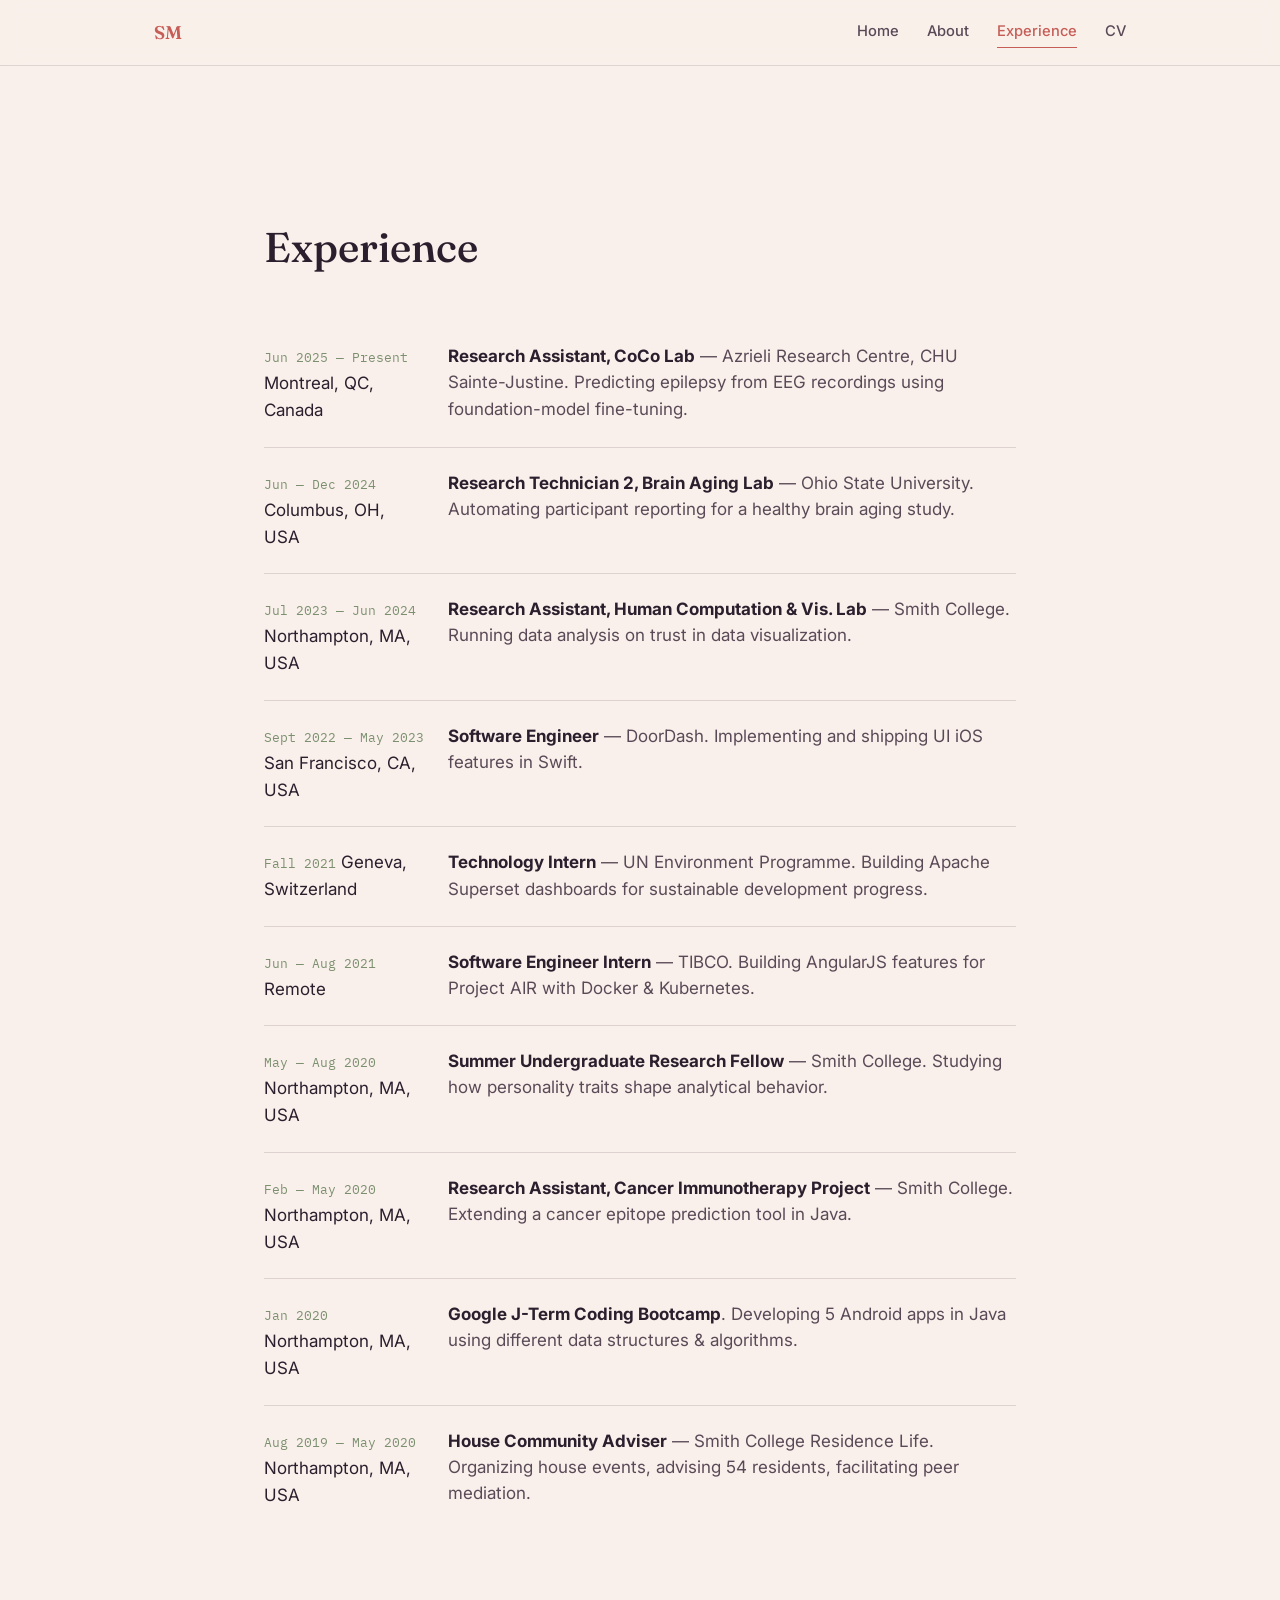
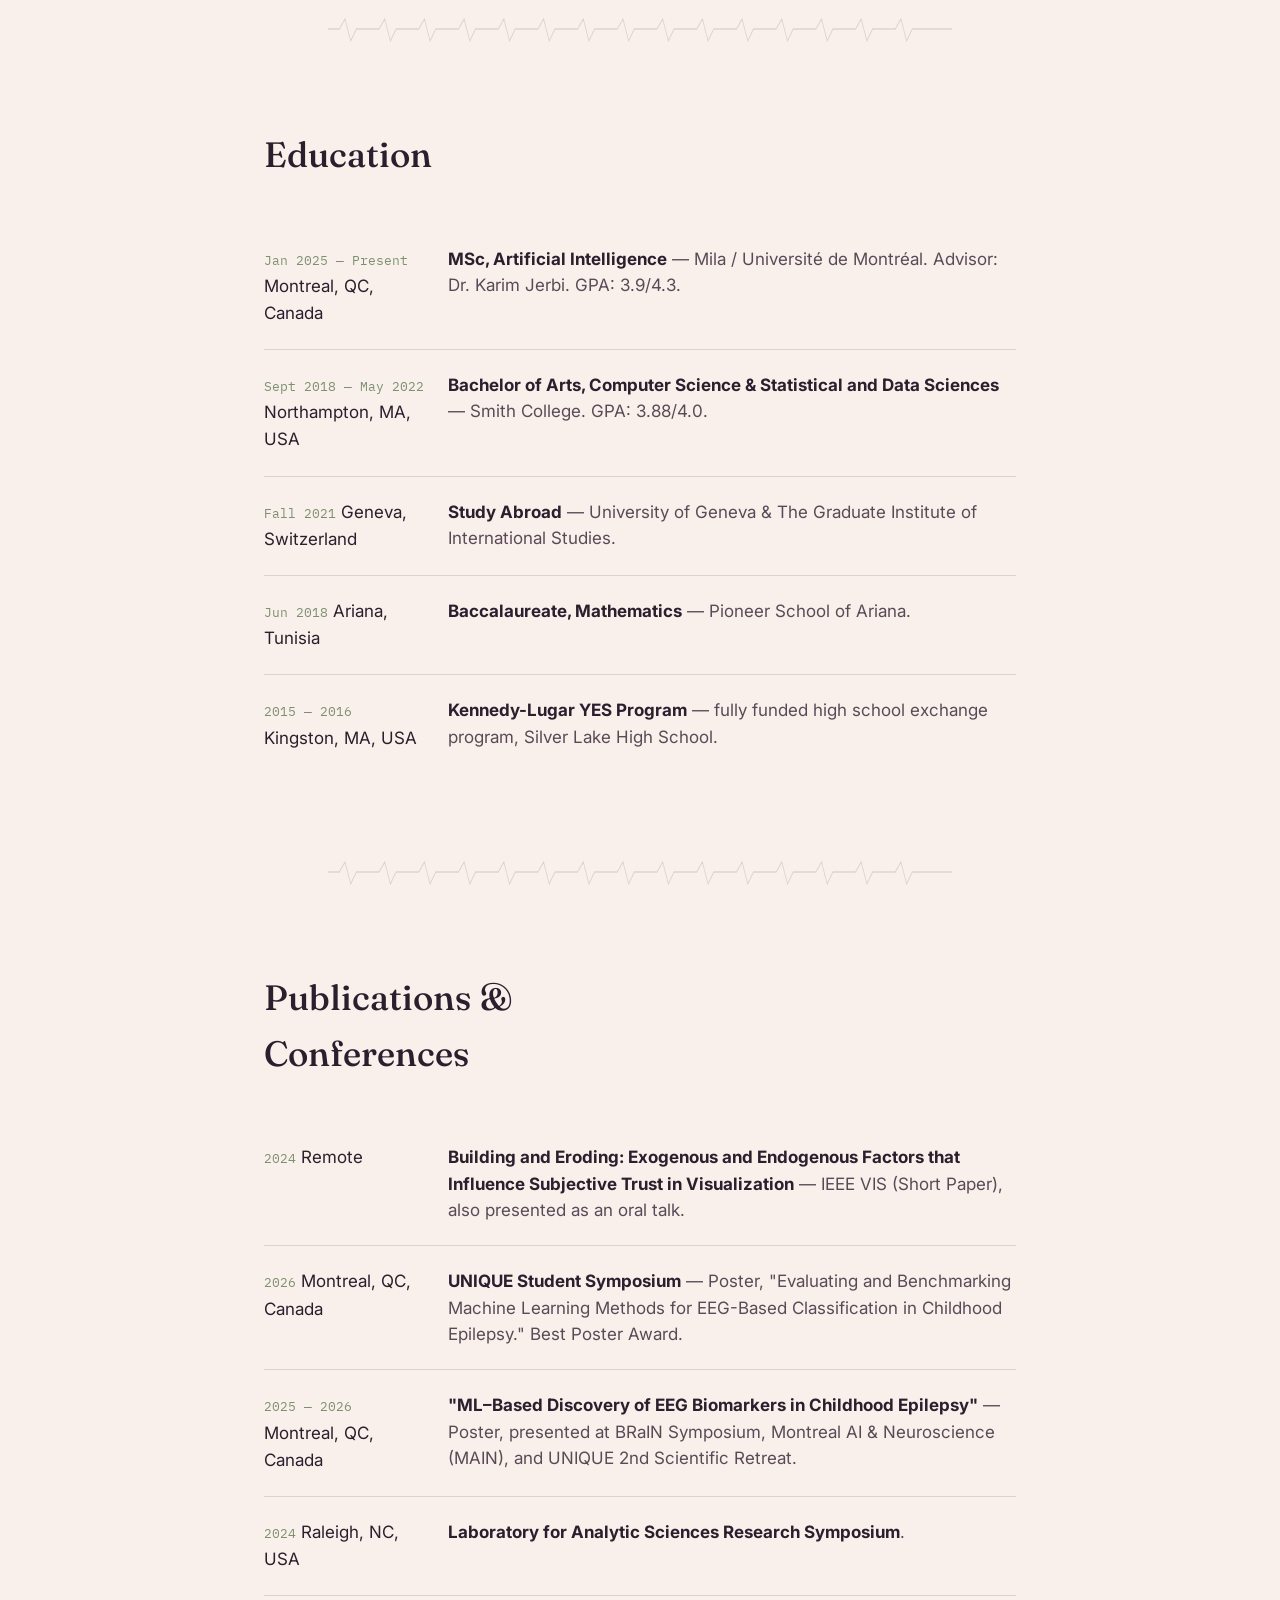
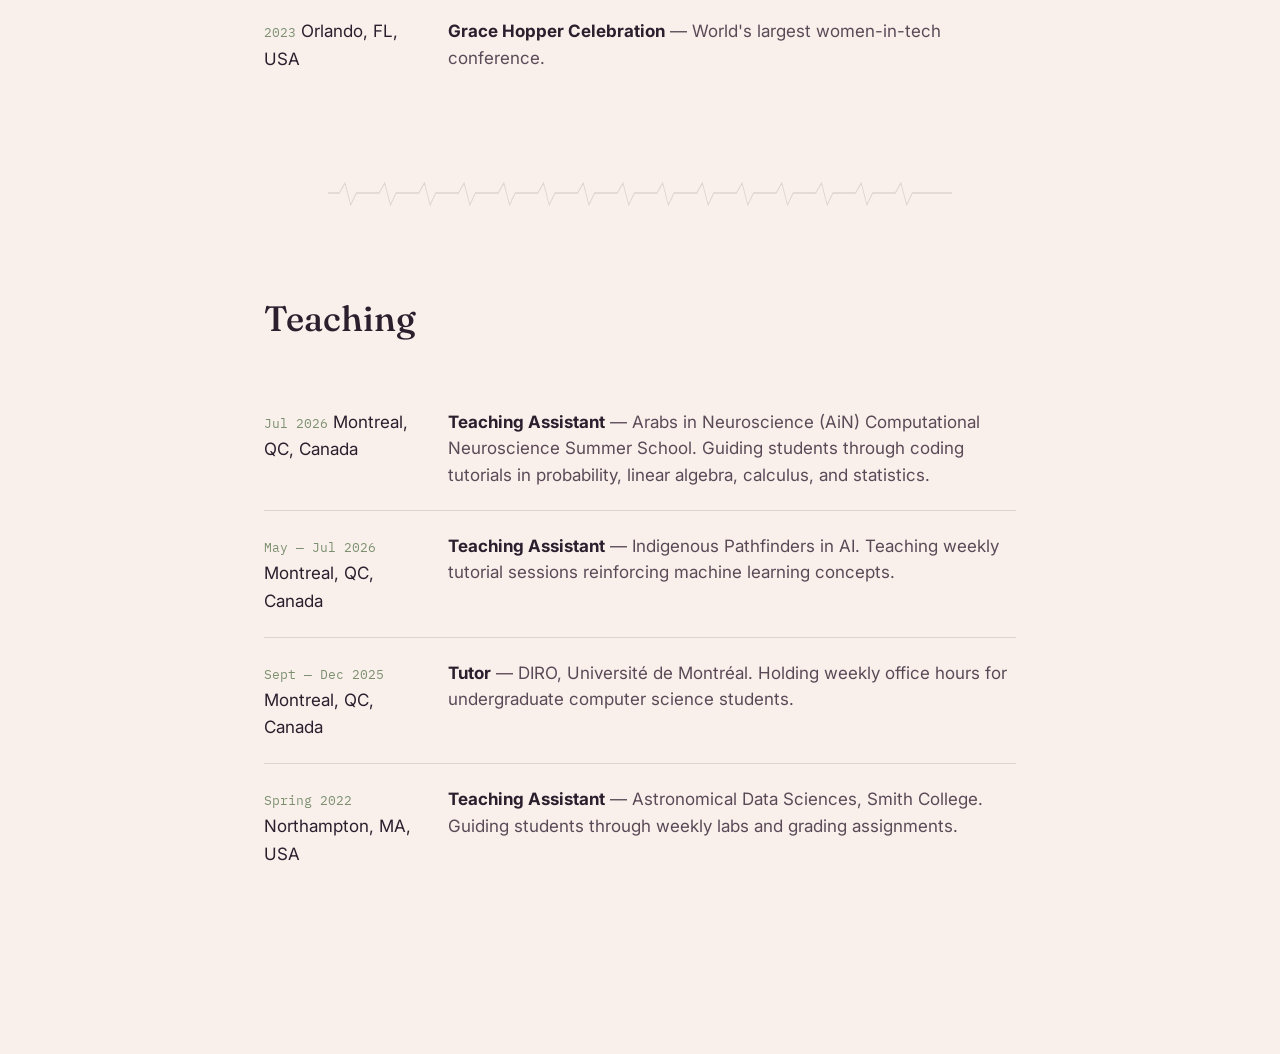
==== commit 84126b3a: "Add files via upload" ====
--- a/experience.html
+++ b/experience.html
@@ -33,52 +33,82 @@
     <ul class="brief-list">
 
       <li class="brief-item">
-        <span class="brief-date">Jun 2025 — Present</span>
+        <div class="brief-meta">
+          <span class="brief-date">Jun 2025 — Present</span>
+          <span class="brief-location">Montreal, QC, Canada</span>
+        </div>
         <p><strong>Research Assistant, CoCo Lab</strong> — Azrieli Research Centre, CHU Sainte-Justine. Predicting epilepsy from EEG recordings using foundation-model fine-tuning.</p>
       </li>
 
       <li class="brief-item">
-        <span class="brief-date">Jun — Dec 2024</span>
+        <div class="brief-meta">
+          <span class="brief-date">Jun — Dec 2024</span>
+          <span class="brief-location">Columbus, OH, USA</span>
+        </div>
         <p><strong>Research Technician 2, Brain Aging Lab</strong> — Ohio State University. Automating participant reporting for a healthy brain aging study.</p>
       </li>
 
       <li class="brief-item">
-        <span class="brief-date">Jul 2023 — Jun 2024</span>
+        <div class="brief-meta">
+          <span class="brief-date">Jul 2023 — Jun 2024</span>
+          <span class="brief-location">Northampton, MA, USA</span>
+        </div>
         <p><strong>Research Assistant, Human Computation &amp; Vis. Lab</strong> — Smith College. Running data analysis on trust in data visualization.</p>
       </li>
 
       <li class="brief-item">
-        <span class="brief-date">Sept 2022 — May 2023</span>
+        <div class="brief-meta">
+          <span class="brief-date">Sept 2022 — May 2023</span>
+          <span class="brief-location">San Francisco, CA, USA</span>
+        </div>
         <p><strong>Software Engineer</strong> — DoorDash. Implementing and shipping UI iOS features in Swift.</p>
       </li>
 
       <li class="brief-item">
-        <span class="brief-date">Fall 2021</span>
+        <div class="brief-meta">
+          <span class="brief-date">Fall 2021</span>
+          <span class="brief-location">Geneva, Switzerland</span>
+        </div>
         <p><strong>Technology Intern</strong> — UN Environment Programme. Building Apache Superset dashboards for sustainable development progress.</p>
       </li>
 
       <li class="brief-item">
-        <span class="brief-date">Jun — Aug 2021</span>
+        <div class="brief-meta">
+          <span class="brief-date">Jun — Aug 2021</span>
+          <span class="brief-location">Remote</span>
+        </div>
         <p><strong>Software Engineer Intern</strong> — TIBCO. Building AngularJS features for Project AIR with Docker &amp; Kubernetes.</p>
       </li>
 
       <li class="brief-item">
-        <span class="brief-date">May — Aug 2020</span>
+        <div class="brief-meta">
+          <span class="brief-date">May — Aug 2020</span>
+          <span class="brief-location">Northampton, MA, USA</span>
+        </div>
         <p><strong>Summer Undergraduate Research Fellow</strong> — Smith College. Studying how personality traits shape analytical behavior.</p>
       </li>
 
       <li class="brief-item">
-        <span class="brief-date">Feb — May 2020</span>
+        <div class="brief-meta">
+          <span class="brief-date">Feb — May 2020</span>
+          <span class="brief-location">Northampton, MA, USA</span>
+        </div>
         <p><strong>Research Assistant, Cancer Immunotherapy Project</strong> — Smith College. Extending a cancer epitope prediction tool in Java.</p>
       </li>
 
       <li class="brief-item">
-        <span class="brief-date">Jan 2020</span>
+        <div class="brief-meta">
+          <span class="brief-date">Jan 2020</span>
+          <span class="brief-location">Northampton, MA, USA</span>
+        </div>
         <p><strong>Google J-Term Coding Bootcamp</strong>. Developing 5 Android apps in Java using different data structures &amp; algorithms.</p>
       </li>
 
       <li class="brief-item">
-        <span class="brief-date">Aug 2019 — May 2020</span>
+        <div class="brief-meta">
+          <span class="brief-date">Aug 2019 — May 2020</span>
+          <span class="brief-location">Northampton, MA, USA</span>
+        </div>
         <p><strong>House Community Adviser</strong> — Smith College Residence Life. Organizing house events, advising 54 residents, facilitating peer mediation.</p>
       </li>
 
@@ -93,24 +123,39 @@
     </div>
     <ul class="brief-list">
       <li class="brief-item">
-        <span class="brief-date">Jan 2025 — Present</span>
+        <div class="brief-meta">
+          <span class="brief-date">Jan 2025 — Present</span>
+          <span class="brief-location">Montreal, QC, Canada</span>
+        </div>
         <p><strong>MSc, Artificial Intelligence</strong> — Mila / Université de Montréal. Advisor: Dr. Karim Jerbi. GPA: 3.9/4.3.</p>
       </li>
       <li class="brief-item">
-        <span class="brief-date">Sept 2018 — May 2022</span>
+        <div class="brief-meta">
+          <span class="brief-date">Sept 2018 — May 2022</span>
+          <span class="brief-location">Northampton, MA, USA</span>
+        </div>
         <p><strong>Bachelor of Arts, Computer Science &amp; Statistical and Data Sciences</strong> — Smith College. GPA: 3.88/4.0.</p>
       </li>
       <li class="brief-item">
-        <span class="brief-date">Fall 2021</span>
-        <p><strong>Study Abroad</strong> — University of Geneva &amp; The Graduate Institute of International Studies, Geneva, Switzerland.</p>
-      </li>
-      <li class="brief-item">
-        <span class="brief-date">Jun 2018</span>
-        <p><strong>Baccalaureate, Mathematics</strong> — Pioneer School of Ariana, Tunisia.</p>
-      </li>
-      <li class="brief-item">
-        <span class="brief-date">2015 — 2016</span>
-        <p><strong>Kennedy-Lugar YES Program</strong> — fully funded high school exchange program, Silver Lake High School, Kingston, MA.</p>
+        <div class="brief-meta">
+          <span class="brief-date">Fall 2021</span>
+          <span class="brief-location">Geneva, Switzerland</span>
+        </div>
+        <p><strong>Study Abroad</strong> — University of Geneva &amp; The Graduate Institute of International Studies.</p>
+      </li>
+      <li class="brief-item">
+        <div class="brief-meta">
+          <span class="brief-date">Jun 2018</span>
+          <span class="brief-location">Ariana, Tunisia</span>
+        </div>
+        <p><strong>Baccalaureate, Mathematics</strong> — Pioneer School of Ariana.</p>
+      </li>
+      <li class="brief-item">
+        <div class="brief-meta">
+          <span class="brief-date">2015 — 2016</span>
+          <span class="brief-location">Kingston, MA, USA</span>
+        </div>
+        <p><strong>Kennedy-Lugar YES Program</strong> — fully funded high school exchange program, Silver Lake High School.</p>
       </li>
     </ul>
   </section>
@@ -123,24 +168,39 @@
     </div>
     <ul class="brief-list">
       <li class="brief-item">
-        <span class="brief-date">2024</span>
+        <div class="brief-meta">
+          <span class="brief-date">2024</span>
+          <span class="brief-location">Remote</span>
+        </div>
         <p><strong>Building and Eroding: Exogenous and Endogenous Factors that Influence Subjective Trust in Visualization</strong> — IEEE VIS (Short Paper), also presented as an oral talk.</p>
       </li>
       <li class="brief-item">
-        <span class="brief-date">2026</span>
+        <div class="brief-meta">
+          <span class="brief-date">2026</span>
+          <span class="brief-location">Montreal, QC, Canada</span>
+        </div>
         <p><strong>UNIQUE Student Symposium</strong> — Poster, "Evaluating and Benchmarking Machine Learning Methods for EEG-Based Classification in Childhood Epilepsy." Best Poster Award.</p>
       </li>
       <li class="brief-item">
-        <span class="brief-date">2025 — 2026</span>
+        <div class="brief-meta">
+          <span class="brief-date">2025 — 2026</span>
+          <span class="brief-location">Montreal, QC, Canada</span>
+        </div>
         <p><strong>"ML–Based Discovery of EEG Biomarkers in Childhood Epilepsy"</strong> — Poster, presented at BRaIN Symposium, Montreal AI &amp; Neuroscience (MAIN), and UNIQUE 2nd Scientific Retreat.</p>
       </li>
       <li class="brief-item">
-        <span class="brief-date">2024</span>
-        <p><strong>Laboratory for Analytic Sciences Research Symposium</strong> — Raleigh, USA.</p>
-      </li>
-      <li class="brief-item">
-        <span class="brief-date">2023</span>
-        <p><strong>Grace Hopper Celebration</strong> — World's largest women-in-tech conference, Orlando, USA.</p>
+        <div class="brief-meta">
+          <span class="brief-date">2024</span>
+          <span class="brief-location">Raleigh, NC, USA</span>
+        </div>
+        <p><strong>Laboratory for Analytic Sciences Research Symposium</strong>.</p>
+      </li>
+      <li class="brief-item">
+        <div class="brief-meta">
+          <span class="brief-date">2023</span>
+          <span class="brief-location">Orlando, FL, USA</span>
+        </div>
+        <p><strong>Grace Hopper Celebration</strong> — World's largest women-in-tech conference.</p>
       </li>
     </ul>
   </section>
@@ -153,19 +213,31 @@
     </div>
     <ul class="brief-list">
       <li class="brief-item">
-        <span class="brief-date">Jul 2026</span>
+        <div class="brief-meta">
+          <span class="brief-date">Jul 2026</span>
+          <span class="brief-location">Montreal, QC, Canada</span>
+        </div>
         <p><strong>Teaching Assistant</strong> — Arabs in Neuroscience (AiN) Computational Neuroscience Summer School. Guiding students through coding tutorials in probability, linear algebra, calculus, and statistics.</p>
       </li>
       <li class="brief-item">
-        <span class="brief-date">May — Jul 2026</span>
+        <div class="brief-meta">
+          <span class="brief-date">May — Jul 2026</span>
+          <span class="brief-location">Montreal, QC, Canada</span>
+        </div>
         <p><strong>Teaching Assistant</strong> — Indigenous Pathfinders in AI. Teaching weekly tutorial sessions reinforcing machine learning concepts.</p>
       </li>
       <li class="brief-item">
-        <span class="brief-date">Sept — Dec 2025</span>
+        <div class="brief-meta">
+          <span class="brief-date">Sept — Dec 2025</span>
+          <span class="brief-location">Montreal, QC, Canada</span>
+        </div>
         <p><strong>Tutor</strong> — DIRO, Université de Montréal. Holding weekly office hours for undergraduate computer science students.</p>
       </li>
       <li class="brief-item">
-        <span class="brief-date">Spring 2022</span>
+        <div class="brief-meta">
+          <span class="brief-date">Spring 2022</span>
+          <span class="brief-location">Northampton, MA, USA</span>
+        </div>
         <p><strong>Teaching Assistant</strong> — Astronomical Data Sciences, Smith College. Guiding students through weekly labs and grading assignments.</p>
       </li>
     </ul>
